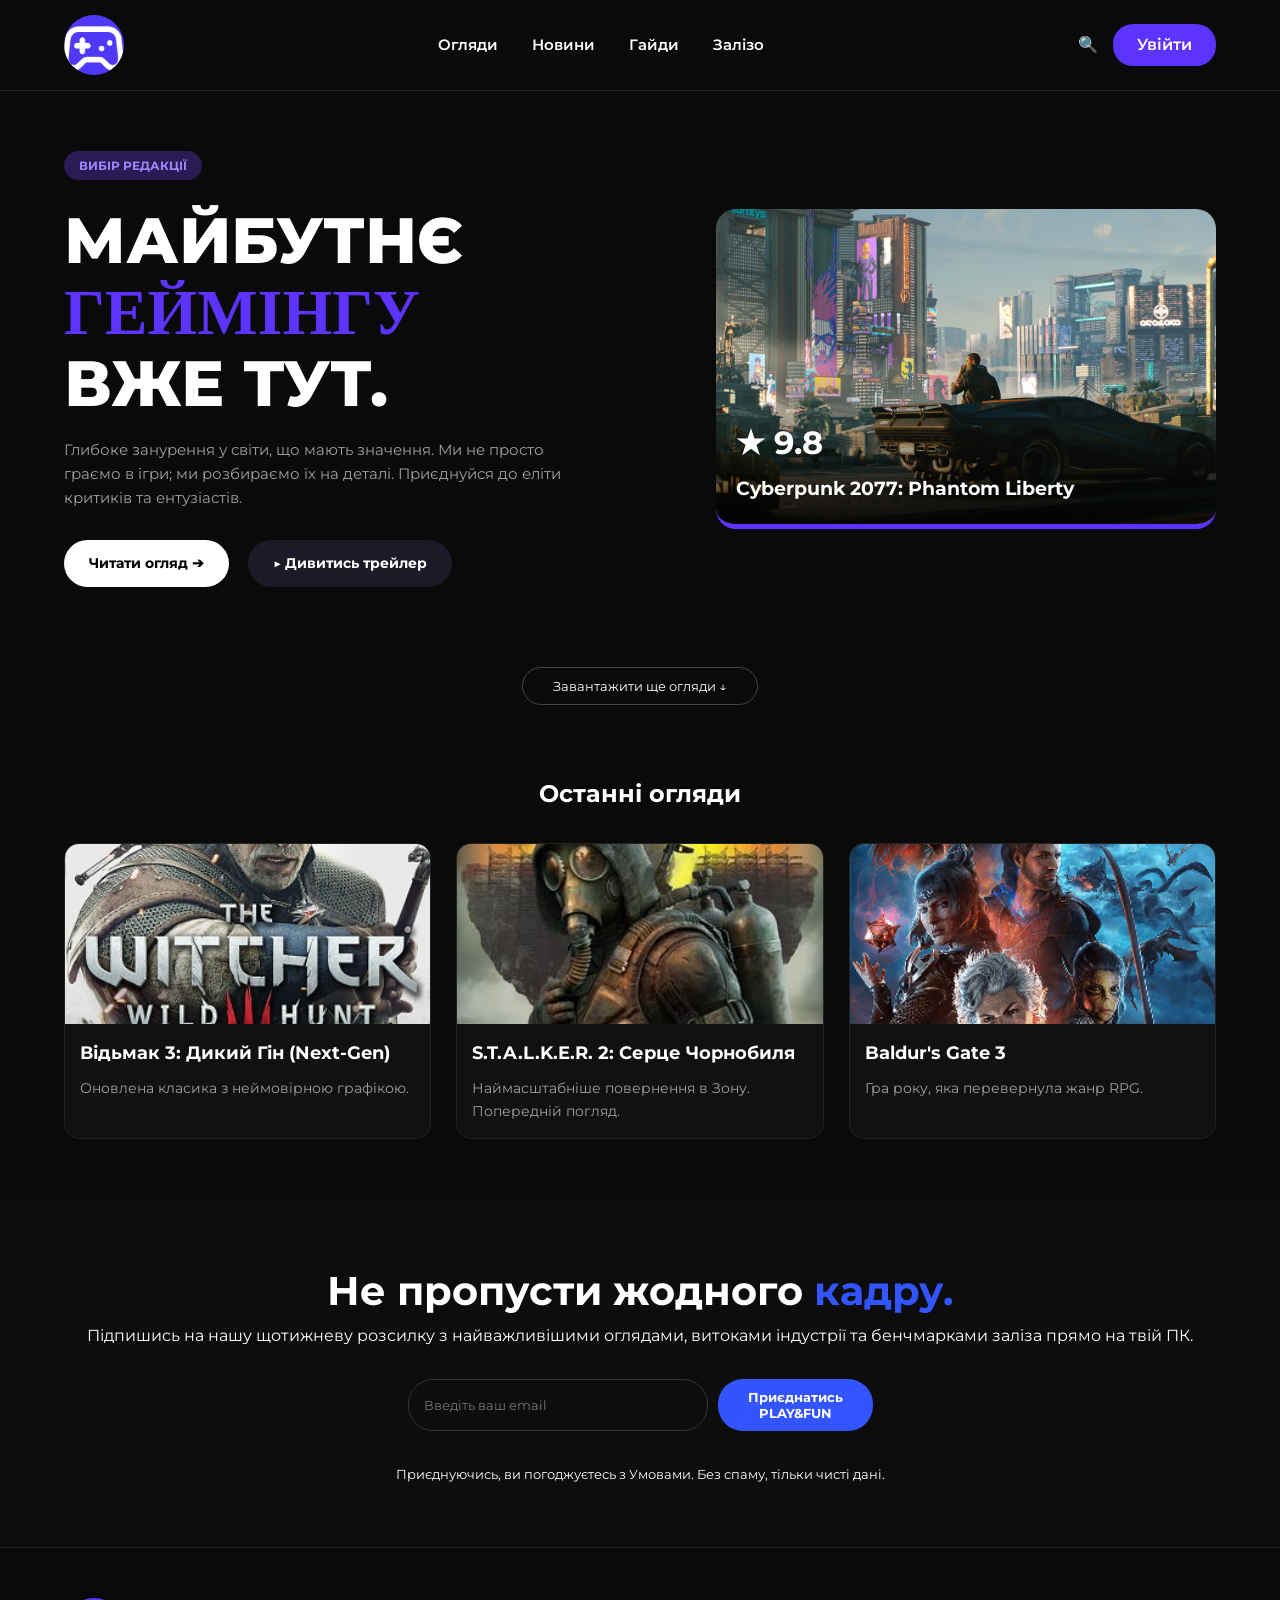
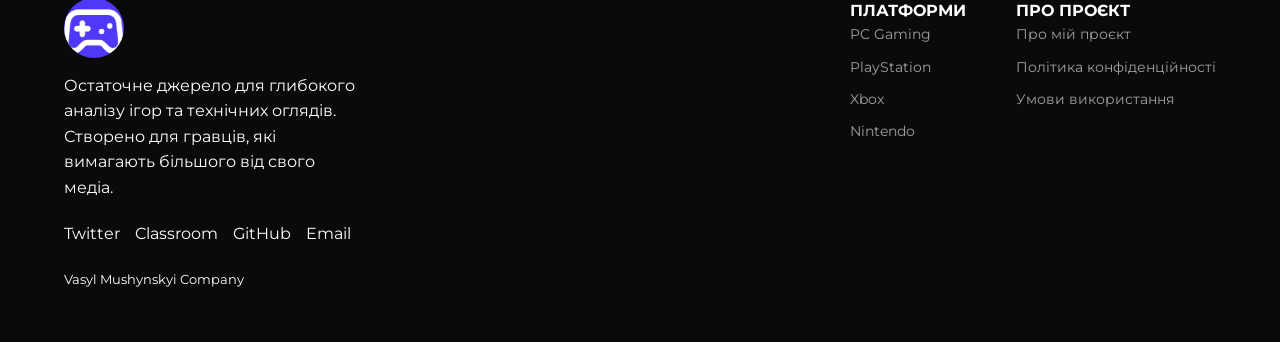
==== index.html @ b8786524 "fix" ====
<!DOCTYPE html>
<html lang="uk">
<head>
    <meta charset="UTF-8">
    <meta name="viewport" content="width=device-width, initial-scale=1.0">
    <title>PLAY & FUN | Головна</title>
    <link rel="stylesheet" href="style.css">
    <link href="https://fonts.googleapis.com/css2?family=Montserrat:wght@400;600;800&display=swap" rel="stylesheet">
</head>
<body>

    <header class="navbar">
        <div class="logo">
            <a href="index.html"><img src="images/logo.png" alt="Play & Fun Logo" class="round-logo"></a>
        </div>
        <nav class="nav-links">
            <a href="reviews.html">Огляди</a>
            <a href="#">Новини</a>
            <a href="#">Гайди</a>
            <a href="#">Залізо</a>
        </nav>
        <div class="nav-actions">
            <span class="search-icon">🔍</span>
            <a href="#" class="btn-primary">Увійти</a>
        </div>
    </header>

    <main>
        <section class="hero">
            <div class="hero-content fade-in">
                <span class="badge">ВИБІР РЕДАКЦІЇ</span>
                <h1>МАЙБУТНЄ<br><span class="highlight">ГЕЙМІНГУ</span> ВЖЕ ТУТ.</h1>
                <p>Глибоке занурення у світи, що мають значення. Ми не просто граємо в ігри; ми розбираємо їх на деталі. Приєднуйся до еліти критиків та ентузіастів.</p>
                <div class="hero-buttons">
                    <a href="reviews.html" class="btn-white">Читати огляд ➔</a>
                    <a href="#" class="btn-dark">▶ Дивитись трейлер</a>
                </div>
            </div>
            
            <div class="hero-image fade-in">
                <div class="main-game-card" style="background-image: url('images/cyberpunk.jpg');">
                    <div class="card-overlay">
                        <div class="rating">★ 9.8</div>
                        <div class="game-title">Cyberpunk 2077: Phantom Liberty</div>
                    </div>
                </div>
            </div>
        </section>

        <div class="scroll-container">
            <button id="scrollBtn" class="btn-outline">Завантажити ще огляди ↓</button>
        </div>

        <section id="more-reviews" class="more-games">
            <h2 class="fade-in">Останні огляди</h2>
            <div class="games-grid">
                
                <div class="latest-review-card fade-in">
                    <div class="img-placeholder" style="background-image: url('images/The_Witcher.jpg');"></div>
                    <div class="latest-review-text">
                        <h3>Відьмак 3: Дикий Гін (Next-Gen)</h3>
                        <p>Оновлена класика з неймовірною графікою.</p>
                    </div>
                </div>
                
                <div class="latest-review-card fade-in">
                    <div class="img-placeholder" style="background-image: url('images/STALKER_2.jpg');"></div>
                    <div class="latest-review-text">
                        <h3>S.T.A.L.K.E.R. 2: Серце Чорнобиля</h3>
                        <p>Наймасштабніше повернення в Зону. Попередній погляд.</p>
                    </div>
                </div>
                
                <div class="latest-review-card fade-in">
                    <div class="img-placeholder" style="background-image: url('images/Baldurs_Gate_III.png');"></div>
                    <div class="latest-review-text">
                        <h3>Baldur's Gate 3</h3>
                        <p>Гра року, яка перевернула жанр RPG.</p>
                    </div>
                </div>

            </div>
        </section>

        <section class="newsletter fade-in">
            <h2>Не пропусти жодного <span class="highlight-blue">кадру.</span></h2>
            <p>Підпишись на нашу щотижневу розсилку з найважливішими оглядами, витоками індустрії та бенчмарками заліза прямо на твій ПК.</p>
            <form class="subscribe-form" onsubmit="event.preventDefault();">
                <input type="email" placeholder="Введіть ваш email" required>
                <button type="submit" class="btn-blue">Приєднатись<br>PLAY&FUN</button>
            </form>
            <small>Приєднуючись, ви погоджуєтесь з Умовами. Без спаму, тільки чисті дані.</small>
        </section>
    </main>

    <footer>
        <div class="footer-content">
            <div class="footer-info">
                <img src="images/logo.png" alt="Play & Fun" class="round-logo" style="margin-bottom: 15px;">
                <p>Остаточне джерело для глибокого аналізу ігор та технічних оглядів. Створено для гравців, які вимагають більшого від свого медіа.</p>
                <div class="social-links">
                    <a href="#">Twitter</a>
                    <a href="https://classroom.google.com/h" target="_blank" title="Мій Classroom">Classroom</a>
                    <a href="https://github.com/vmushynskyi2024-creator" target="_blank">GitHub</a>
                    <a href="#">Email</a>
                </div>
                <small>Vasyl Mushynskyi Company</small>
            </div>
            
            <div class="footer-links">
                <div class="link-column">
                    <h4>ПЛАТФОРМИ</h4>
                    <a href="#">PC Gaming</a>
                    <a href="#">PlayStation</a>
                    <a href="#">Xbox</a>
                    <a href="#">Nintendo</a>
                </div>
                <div class="link-column">
                    <h4>ПРО ПРОЄКТ</h4>
                    <a href="about.html">Про мій проєкт</a>
                    <a href="#">Політика конфіденційності</a>
                    <a href="#">Умови використання</a>
                </div>
            </div>
        </div>
    </footer>

    <script src="script.js"></script>
</body>
</html>
---- style.css ----
/* Базові налаштування */
* {
    margin: 0;
    padding: 0;
    box-sizing: border-box;
    font-family: 'Montserrat', sans-serif;
}

:root {
    --bg-dark: #0a0a0a;
    --text-main: #ffffff;
    --text-muted: #a0a0a0;
    --primary-purple: #5c33ff;
    --accent-blue: #3355ff;
    --btn-dark: #1a1b26;
}

body {
    background-color: var(--bg-dark);
    color: var(--text-main);
    line-height: 1.6;
    overflow-x: hidden;
}

a {
    text-decoration: none;
    color: inherit;
}

.round-logo {
    width: 60px;
    height: 60px;
    border-radius: 50%;
    object-fit: cover;
    display: block;
}

/* Шапка сайту */
.navbar {
    display: flex;
    justify-content: space-between;
    align-items: center;
    padding: 15px 5%;
    border-bottom: 1px solid #222;
}

.nav-links a {
    margin: 0 15px;
    font-size: 15px;
    font-weight: 600;
    transition: color 0.3s;
}

.nav-links a:hover {
    color: var(--primary-purple);
}

.nav-actions {
    display: flex;
    align-items: center;
    gap: 15px;
}

.btn-primary {
    background-color: var(--primary-purple);
    padding: 8px 24px;
    border-radius: 20px;
    font-weight: 600;
}

/* Головний блок (Hero) */
.hero {
    display: flex;
    justify-content: space-between;
    align-items: center;
    padding: 60px 5%;
    min-height: 60vh;
}

.hero-content {
    flex: 1;
    max-width: 500px;
}

.badge {
    background-color: #2a1b54;
    color: #a385ff;
    padding: 5px 15px;
    border-radius: 15px;
    font-size: 12px;
    font-weight: bold;
    display: inline-block;
    margin-bottom: 15px;
}

.hero h1 {
    font-size: 4rem;
    font-weight: 800;
    margin: 10px 0 20px 0;
    line-height: 1.1;
}

.highlight {
    color: var(--primary-purple);
    font-family: cursive;
}

.hero p {
    color: var(--text-muted);
    margin-bottom: 30px;
    font-size: 15px;
}

.hero-buttons a {
    display: inline-block;
    padding: 12px 25px;
    border-radius: 30px;
    font-weight: bold;
    margin-right: 15px;
    font-size: 14px;
}

.btn-white {
    background-color: #fff;
    color: #000;
}

.btn-dark {
    background-color: var(--btn-dark);
    color: #fff;
}

.hero-image {
    flex: 1;
    display: flex;
    justify-content: flex-end;
}

.main-game-card {
    width: 100%;
    max-width: 500px;
    height: 320px;
    background-color: #222; /* Фоновий колір, якщо картинка не завантажиться */
    background-position: center;
    background-size: cover;
    background-repeat: no-repeat;
    border-radius: 20px;
    position: relative;
    border-bottom: 5px solid var(--primary-purple);
    overflow: hidden;
}

.card-overlay {
    position: absolute;
    bottom: 0;
    width: 100%;
    padding: 20px;
    background: linear-gradient(to top, rgba(0,0,0,0.9), transparent);
}

.rating {
    font-size: 2rem;
    font-weight: bold;
    margin-bottom: 5px;
}

.game-title {
    font-weight: bold;
    font-size: 1.2rem;
}

.scroll-container {
    text-align: center;
    margin: 20px 0 50px 0;
}

.btn-outline {
    background: transparent;
    border: 1px solid #444;
    color: #fff;
    padding: 10px 30px;
    border-radius: 20px;
    cursor: pointer;
    transition: 0.3s;
}

.btn-outline:hover {
    background: #222;
}

/* Останні огляди на головній */
.more-games {
    padding: 20px 5% 60px;
}

.more-games h2 {
    margin-bottom: 30px;
    text-align: center;
}

.games-grid {
    display: grid;
    grid-template-columns: repeat(auto-fit, minmax(280px, 1fr));
    gap: 25px;
}

.latest-review-card {
    background: #111;
    border-radius: 15px;
    overflow: hidden;
    border: 1px solid #222;
}

.img-placeholder {
    width: 100%;
    height: 180px;
    background-color: #222; /* Якщо немає картинки */
    background-size: cover;
    background-position: center;
}

.latest-review-text {
    padding: 15px;
}

.latest-review-text h3 {
    font-size: 1.1rem;
    margin-bottom: 10px;
}

.latest-review-text p {
    font-size: 0.9rem;
    color: var(--text-muted);
}

/* Сторінка Оглядів (reviews.html) */
.page-content {
    padding: 50px 5%;
}

.page-content h1 {
    margin-bottom: 40px;
}

.review-cards-grid {
    display: grid;
    grid-template-columns: repeat(auto-fit, minmax(320px, 1fr));
    gap: 30px;
}

.full-review-card {
    position: relative;
    height: 350px;
    background-color: #222;
    border-radius: 20px;
    background-size: cover;
    background-position: center;
    background-repeat: no-repeat;
    overflow: hidden;
    border-bottom: 4px solid var(--primary-purple);
    transition: transform 0.3s;
}

.full-review-card:hover {
    transform: translateY(-5px);
}

.card-gradient-overlay {
    position: absolute;
    bottom: 0;
    left: 0;
    width: 100%;
    padding: 25px 20px;
    background: linear-gradient(to top, rgba(0,0,0,0.95) 0%, rgba(0,0,0,0.7) 60%, transparent 100%);
}

.card-gradient-overlay .card-rating {
    font-size: 1.8rem;
    font-weight: 800;
    margin-bottom: 5px;
}

.card-gradient-overlay .card-title {
    font-size: 1.4rem;
    margin-bottom: 8px;
    line-height: 1.2;
}

.card-gradient-overlay .card-desc {
    font-size: 0.9rem;
    color: #ddd;
    line-height: 1.4;
}

/* === сторінка "Про проєкт" (about.html) === */
.project-info-container {
    display: flex;
    gap: 40px;
    max-width: 1100px;
    margin: 0 auto;
    padding: 20px 0 60px 0;
}

/* Ліва колонка */
.student-profile {
    flex: 1;
    min-width: 300px;
    background: #111;
    border: 1px solid #333;
    border-radius: 20px;
    padding: 40px 30px;
    text-align: center;
    height: fit-content;
}

.profile-pic {
    width: 150px;
    height: 150px;
    margin: 0 auto 20px auto;
    border-radius: 20px;
    overflow: hidden;
    border: 3px solid var(--primary-purple);
    background-color: #222;
}

.profile-pic img {
    width: 100%;
    height: 100%;
    object-fit: cover;
}

.student-profile h2 {
    font-size: 1.5rem;
    margin-bottom: 5px;
}

.role {
    color: var(--primary-purple);
    font-weight: 600;
    margin-bottom: 20px;
}

.student-details {
    text-align: left;
    background: #1a1a1a;
    padding: 20px;
    border-radius: 10px;
    margin-bottom: 25px;
}

.student-details p {
    margin-bottom: 10px;
    font-size: 0.9rem;
    color: #ddd;
}

.student-details p:last-child {
    margin-bottom: 0;
}

.github-btn {
    display: inline-block;
    width: 100%;
    padding: 12px 0;
}

/* Права колонка */
.project-details {
    flex: 2;
}

.project-details h1 {
    font-size: 2.5rem;
    margin-bottom: 40px;
    border-bottom: 2px solid #222;
    padding-bottom: 15px;
}

.info-block {
    margin-bottom: 35px;
}

.info-block h3 {
    font-size: 1.2rem;
    color: var(--text-muted);
    margin-bottom: 10px;
    text-transform: uppercase;
    letter-spacing: 1px;
}

.highlight-text {
    font-size: 1.3rem;
    font-weight: bold;
    color: var(--accent-blue);
}

.info-block p {
    color: #ddd;
    line-height: 1.8;
}

.tech-stack {
    list-style: none;
}

.tech-stack li {
    background: #111;
    border-left: 4px solid var(--primary-purple);
    padding: 15px 20px;
    margin-bottom: 15px;
    border-radius: 0 10px 10px 0;
    color: #ddd;
    line-height: 1.6;
}

.tech-title {
    font-weight: bold;
    color: #fff;
    display: block;
    margin-bottom: 5px;
    font-size: 1.1rem;
}

/* Додаткова адаптація для About сторінки */
@media (max-width: 900px) {
    .project-info-container {
        flex-direction: column;
    }
    
    .student-profile {
        min-width: 100%;
    }
}
/* Розсилка */
.newsletter {
    text-align: center;
    padding: 60px 5%;
    background: #0d0d0d;
}

.newsletter h2 {
    font-size: 2.5rem;
}

.highlight-blue {
    color: var(--accent-blue);
}

.subscribe-form {
    margin: 30px auto;
    max-width: 500px;
    display: flex;
    gap: 10px;
    justify-content: center;
}

.subscribe-form input {
    padding: 15px;
    border-radius: 25px;
    border: 1px solid #333;
    background: transparent;
    color: #fff;
    width: 60%;
}

.btn-blue {
    background-color: var(--accent-blue);
    color: #fff;
    border: none;
    padding: 10px 30px;
    border-radius: 25px;
    cursor: pointer;
    font-weight: bold;
}

/* Підвал */
footer {
    border-top: 1px solid #222;
    padding: 50px 5%;
}

.footer-content {
    display: flex;
    justify-content: space-between;
    flex-wrap: wrap;
    gap: 40px;
}

.footer-info {
    max-width: 300px;
}

.social-links {
    margin: 20px 0;
    display: flex;
    gap: 15px;
    flex-wrap: wrap;
}

.footer-links {
    display: flex;
    gap: 50px;
}

.link-column a {
    display: block;
    color: var(--text-muted);
    margin-bottom: 10px;
    font-size: 14px;
}

/* Анімації JS */
.fade-in {
    opacity: 0;
    transform: translateY(30px);
    transition: opacity 0.8s ease, transform 0.8s ease;
}

.fade-in.visible {
    opacity: 1;
    transform: translateY(0);
}

/* АДАПТАЦІЯ ПІД МОБІЛКИ */
@media (max-width: 768px) {
    .hero {
        flex-direction: column;
        text-align: center;
        padding: 40px 5%;
    }

    .hero h1 {
        font-size: 2.5rem;
    }

    .hero-buttons {
        display: flex;
        flex-direction: column;
        gap: 15px;
    }

    .hero-buttons a {
        margin-right: 0;
    }

    .main-game-card {
        margin-top: 40px;
        height: 250px;
    }

    .nav-links {
        display: none;
    }

    .subscribe-form {
        flex-direction: column;
    }

    .subscribe-form input, .btn-blue {
        width: 100%;
        border-radius: 30px;
    }

    .footer-content {
        flex-direction: column;
        text-align: center;
    }

    .footer-info {
        max-width: 100%;
        display: flex;
        flex-direction: column;
        align-items: center;
    }
    
    .social-links {
        justify-content: center;
    }

    .footer-links {
        flex-direction: column;
        gap: 20px;
    }
    
    .about-card {
        padding: 30px 20px;
    }
}
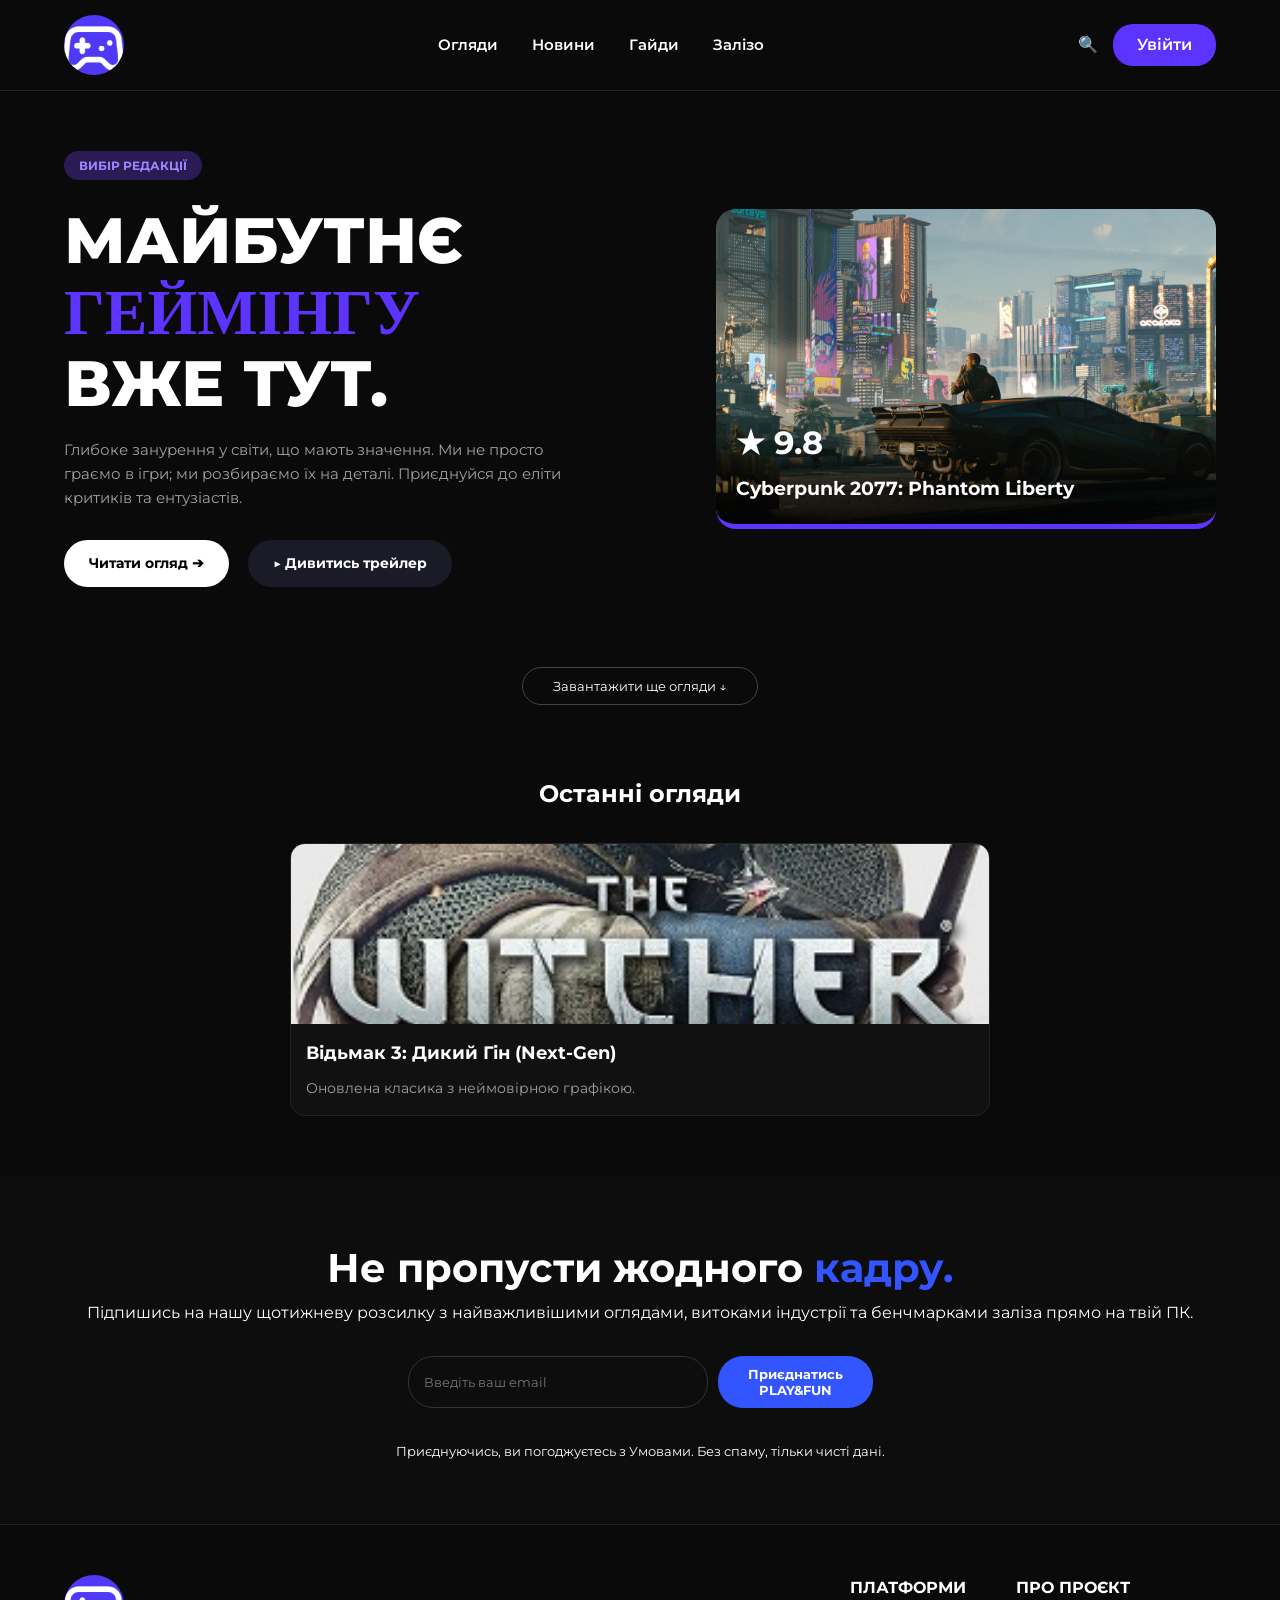
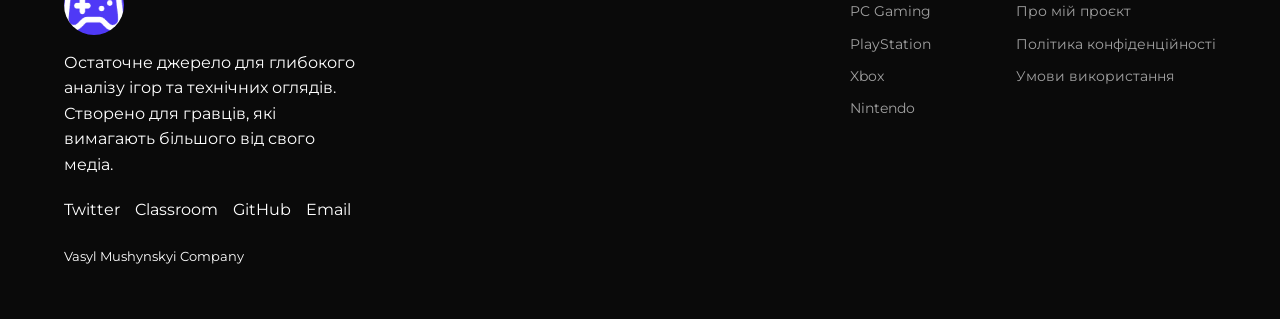
==== commit 4af60512: "fix (14.05.2026)" ====
--- a/index.html
+++ b/index.html
@@ -47,38 +47,44 @@
             </div>
         </section>
 
-        <div class="scroll-container">
+      <div class="scroll-container">
             <button id="scrollBtn" class="btn-outline">Завантажити ще огляди ↓</button>
         </div>
 
         <section id="more-reviews" class="more-games">
             <h2 class="fade-in">Останні огляди</h2>
-            <div class="games-grid">
-                
-                <div class="latest-review-card fade-in">
-                    <div class="img-placeholder" style="background-image: url('images/The_Witcher.jpg');"></div>
-                    <div class="latest-review-text">
-                        <h3>Відьмак 3: Дикий Гін (Next-Gen)</h3>
-                        <p>Оновлена класика з неймовірною графікою.</p>
+            
+            <div class="latest-carousel-wrapper fade-in">
+                <div class="latest-carousel-track" id="latestCarouselTrack">
+                    
+                    <div class="latest-review-card">
+                        <div class="img-placeholder" style="background-image: url('images/The_Witcher.jpg');"></div>
+                        <div class="latest-review-text">
+                            <h3>Відьмак 3: Дикий Гін (Next-Gen)</h3>
+                            <p>Оновлена класика з неймовірною графікою.</p>
+                        </div>
                     </div>
-                </div>
-                
-                <div class="latest-review-card fade-in">
-                    <div class="img-placeholder" style="background-image: url('images/STALKER_2.jpg');"></div>
-                    <div class="latest-review-text">
-                        <h3>S.T.A.L.K.E.R. 2: Серце Чорнобиля</h3>
-                        <p>Наймасштабніше повернення в Зону. Попередній погляд.</p>
+                    
+                    <div class="latest-review-card">
+                        <div class="img-placeholder" style="background-image: url('images/STALKER_2.jpg');"></div>
+                        <div class="latest-review-text">
+                            <h3>S.T.A.L.K.E.R. 2: Серце Чорнобиля</h3>
+                            <p>Наймасштабніше повернення в Зону. Попередній погляд.</p>
+                        </div>
                     </div>
-                </div>
-                
-                <div class="latest-review-card fade-in">
-                    <div class="img-placeholder" style="background-image: url('images/Baldurs_Gate_III.png');"></div>
-                    <div class="latest-review-text">
-                        <h3>Baldur's Gate 3</h3>
-                        <p>Гра року, яка перевернула жанр RPG.</p>
+                    
+                    <div class="latest-review-card">
+                        <div class="img-placeholder" style="background-image: url('images/Baldurs_Gate_III.png');"></div>
+                        <div class="latest-review-text">
+                            <h3>Baldur's Gate 3</h3>
+                            <p>Гра року, яка перевернула жанр RPG.</p>
+                        </div>
                     </div>
+
                 </div>
 
+                <div class="carousel-click-zone zone-left" id="zoneLeft"></div>
+                <div class="carousel-click-zone zone-right" id="zoneRight"></div>
             </div>
         </section>
 
--- a/style.css
+++ b/style.css
@@ -197,6 +197,44 @@
     margin-bottom: 30px;
     text-align: center;
 }
+.latest-carousel-wrapper {
+    position: relative;
+    width: 100%;
+    max-width: 700px;
+    margin: 0 auto;
+    overflow: hidden;
+    border-radius: 12px;
+}
+
+.latest-carousel-track {
+    display: flex;
+    flex-wrap: nowrap;
+    width: 100%;
+    transition: transform 0.5s ease-in-out;
+}
+
+.latest-carousel-track .latest-review-card {
+    min-width: 100%;
+    margin: 0;
+    box-sizing: border-box;
+}
+
+.carousel-click-zone {
+    position: absolute;
+    top: 0;
+    bottom: 0;
+    width: 50%;
+    z-index: 10;
+    cursor: pointer;
+}
+
+.zone-left {
+    left: 0;
+}
+
+.zone-right {
+    right: 0;
+}
 
 .games-grid {
     display: grid;
@@ -232,6 +270,33 @@
     font-size: 0.9rem;
     color: var(--text-muted);
 }
+    .slider {
+    position: relative;
+    overflow: hidden;
+    max-width: 400px;
+    margin: 0 auto;
+    }
+    .slide {
+    display: none;
+    text-align: center;
+    }
+    .slide.active {
+    display: block;
+    }
+    .slider-controls {
+    text-align: center;
+    margin-top: 15px;
+    }
+    .slider-controls button {
+    background: var(--btn-dark);
+    color: #fff;
+    border: none;
+    padding: 8px 15px;
+    margin: 0 5px;
+    cursor: pointer;
+    border-radius: 5px;
+    }
+
 
 /* Сторінка Оглядів (reviews.html) */
 .page-content {
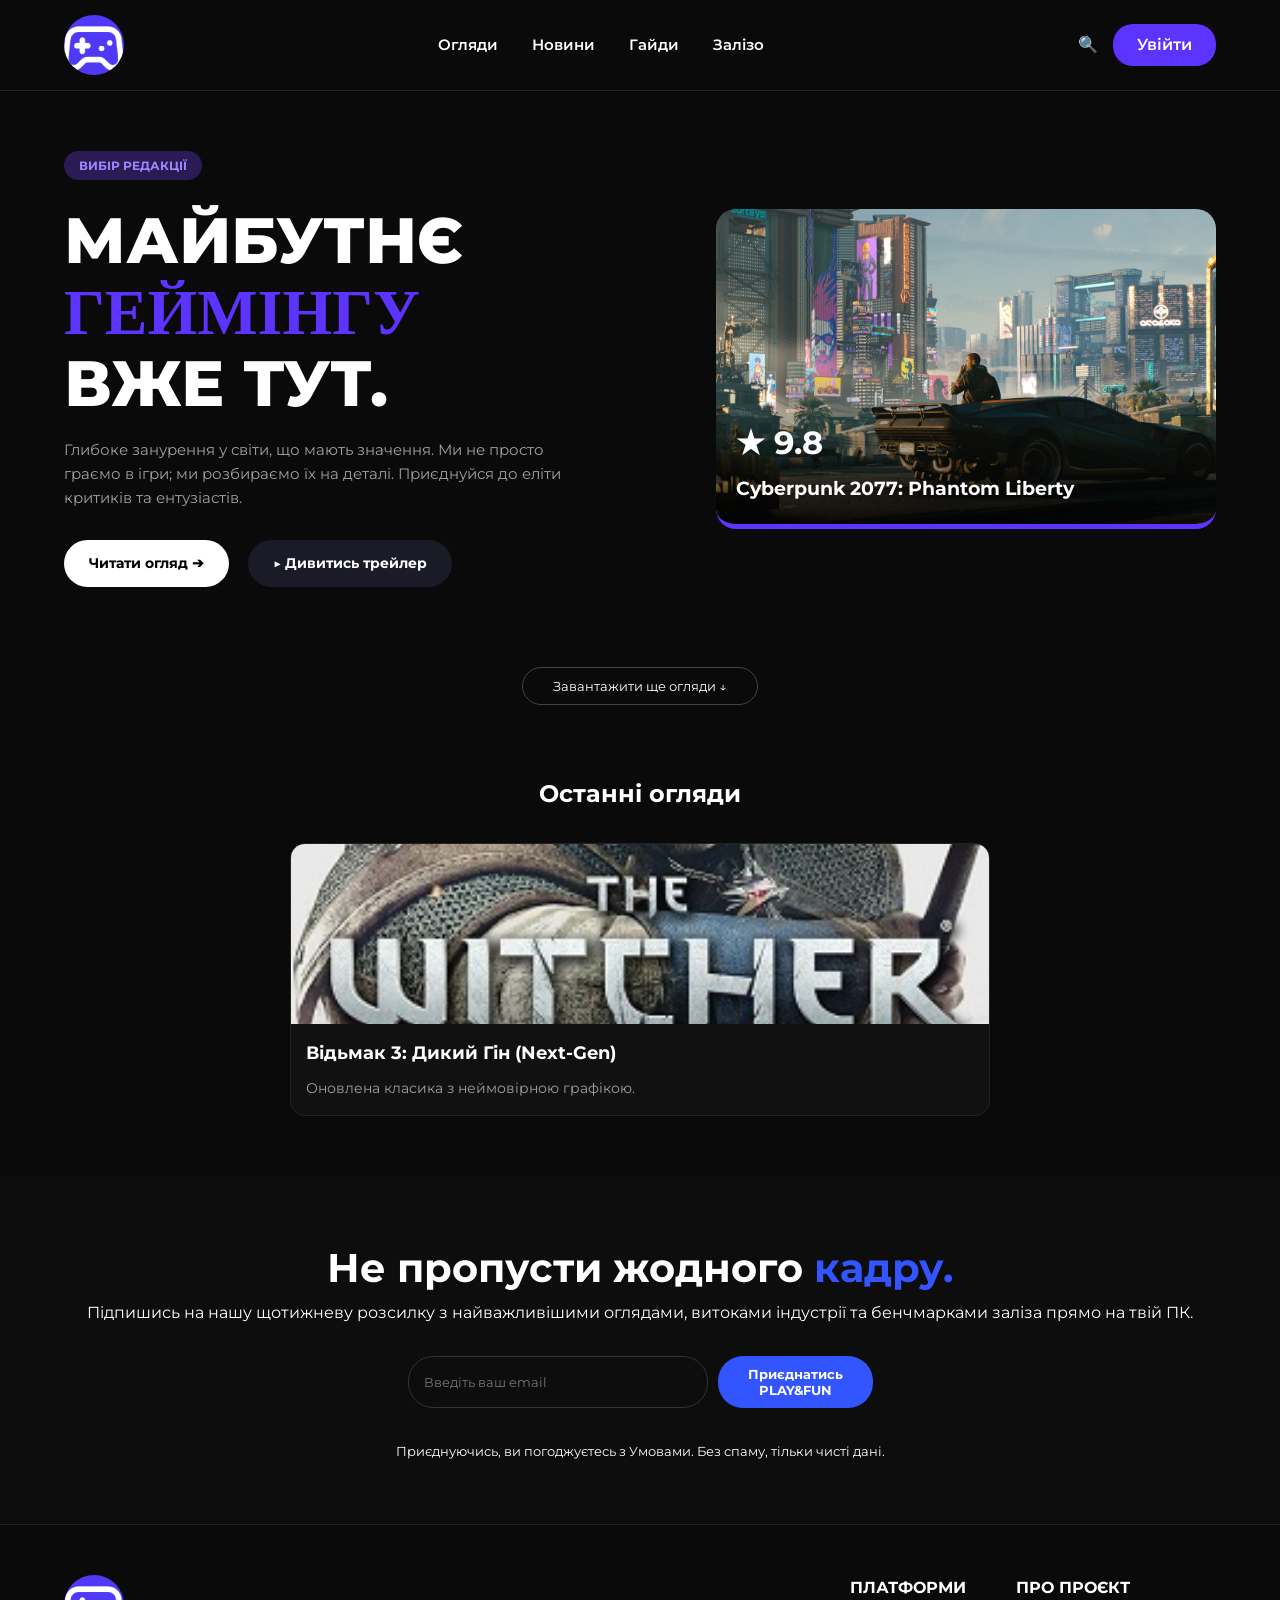
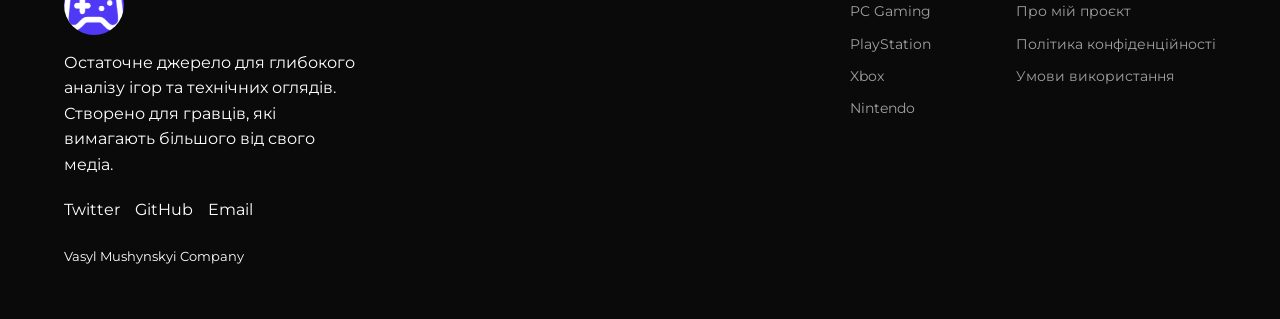
==== commit 0bc78e98: "fixxx" ====
--- a/index.html
+++ b/index.html
@@ -106,7 +106,6 @@
                 <p>Остаточне джерело для глибокого аналізу ігор та технічних оглядів. Створено для гравців, які вимагають більшого від свого медіа.</p>
                 <div class="social-links">
                     <a href="#">Twitter</a>
-                    <a href="https://classroom.google.com/h" target="_blank" title="Мій Classroom">Classroom</a>
                     <a href="https://github.com/vmushynskyi2024-creator" target="_blank">GitHub</a>
                     <a href="#">Email</a>
                 </div>
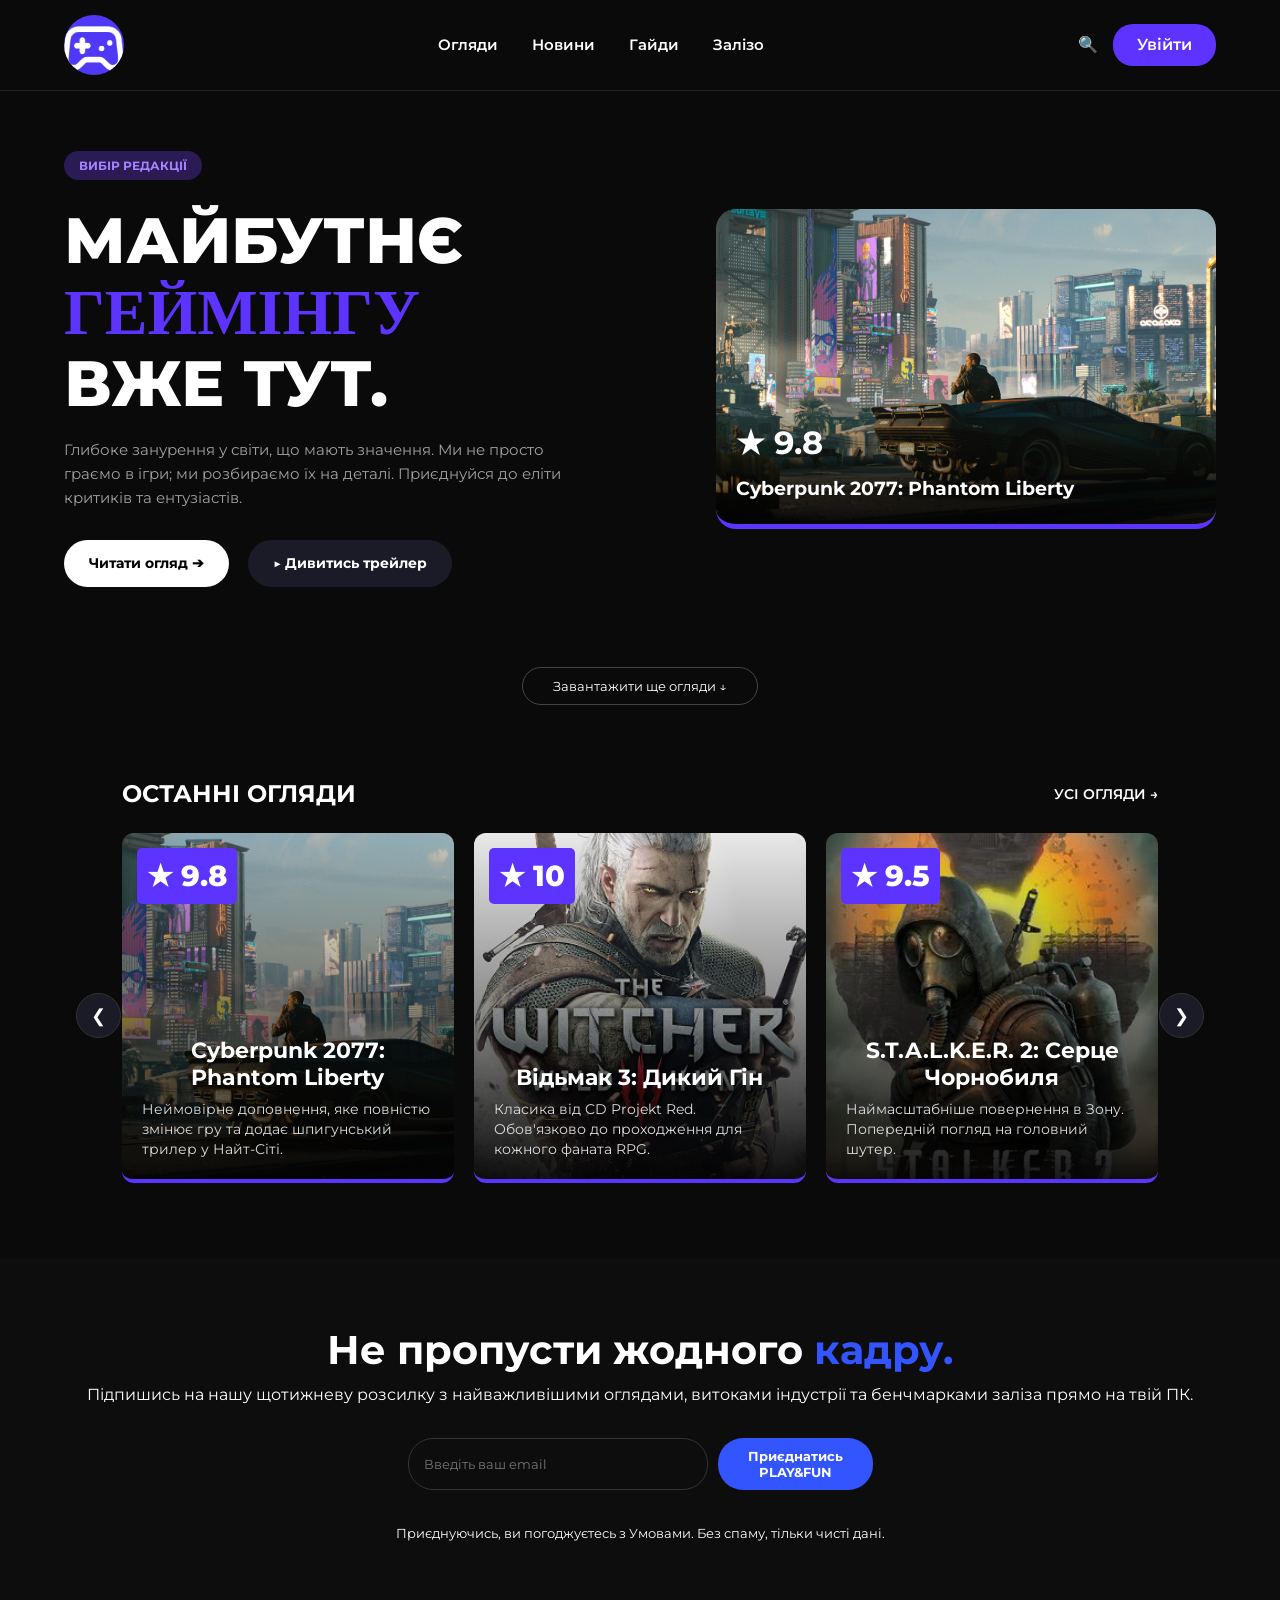
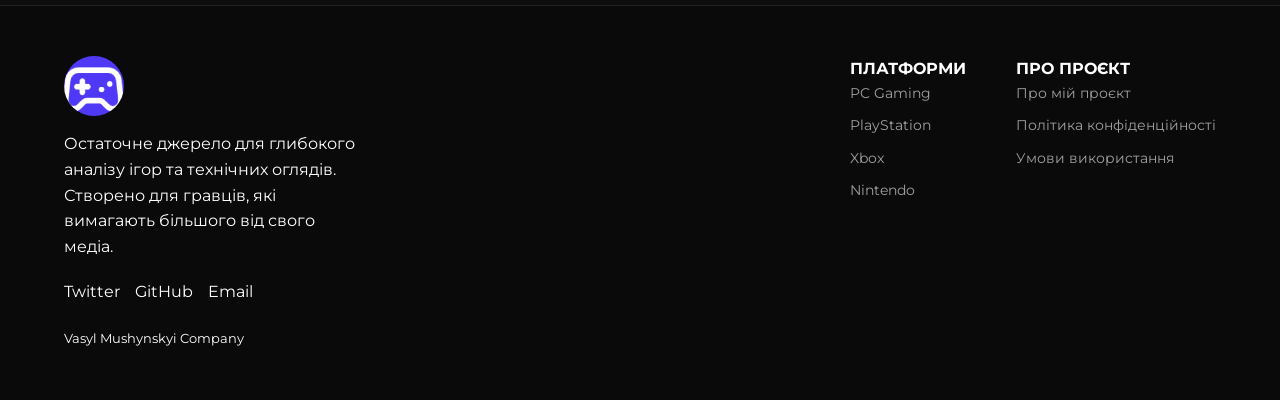
==== commit d6ba9bf5: "fix 19.05.2026" ====
--- a/index.html
+++ b/index.html
@@ -23,6 +23,7 @@
             <span class="search-icon">🔍</span>
             <a href="#" class="btn-primary">Увійти</a>
         </div>
+        <div class="mobile-menu-toggle" id="mobileToggle"></div>
     </header>
 
     <main>
@@ -51,42 +52,52 @@
             <button id="scrollBtn" class="btn-outline">Завантажити ще огляди ↓</button>
         </div>
 
-        <section id="more-reviews" class="more-games">
-            <h2 class="fade-in">Останні огляди</h2>
+       <section id="more-reviews" class="more-games">
+    <div class="section-header fade-in">
+        <h2>ОСТАННІ ОГЛЯДИ</h2>
+        <a href="reviews.html" class="view-all-link">УСІ ОГЛЯДИ &rarr;</a>
+    </div>
+    
+    <div class="carousel-wrapper fade-in">
+        <button class="carousel-btn left-btn" id="scrollLeftBtn">&#10094;</button>
+        
+        <div class="carousel-track" id="reviewsTrack">
+            <div class="full-review-card" style="background-image: url('images/cyberpunk.jpg');">
+                <div class="card-gradient-overlay">
+                    <div class="card-rating">★ 9.8</div>
+                    <h2 class="card-title">Cyberpunk 2077: Phantom Liberty</h2>
+                    <p class="card-desc">Неймовірне доповнення, яке повністю змінює гру та додає шпигунський трилер у Найт-Сіті.</p>
+                </div>
+            </div>
             
-            <div class="latest-carousel-wrapper fade-in">
-                <div class="latest-carousel-track" id="latestCarouselTrack">
-                    
-                    <div class="latest-review-card">
-                        <div class="img-placeholder" style="background-image: url('images/The_Witcher.jpg');"></div>
-                        <div class="latest-review-text">
-                            <h3>Відьмак 3: Дикий Гін (Next-Gen)</h3>
-                            <p>Оновлена класика з неймовірною графікою.</p>
-                        </div>
-                    </div>
-                    
-                    <div class="latest-review-card">
-                        <div class="img-placeholder" style="background-image: url('images/STALKER_2.jpg');"></div>
-                        <div class="latest-review-text">
-                            <h3>S.T.A.L.K.E.R. 2: Серце Чорнобиля</h3>
-                            <p>Наймасштабніше повернення в Зону. Попередній погляд.</p>
-                        </div>
-                    </div>
-                    
-                    <div class="latest-review-card">
-                        <div class="img-placeholder" style="background-image: url('images/Baldurs_Gate_III.png');"></div>
-                        <div class="latest-review-text">
-                            <h3>Baldur's Gate 3</h3>
-                            <p>Гра року, яка перевернула жанр RPG.</p>
-                        </div>
-                    </div>
+            <div class="full-review-card" style="background-image: url('images/The_Witcher.jpg');">
+                <div class="card-gradient-overlay">
+                    <div class="card-rating">★ 10</div>
+                    <h2 class="card-title">Відьмак 3: Дикий Гін</h2>
+                    <p class="card-desc">Класика від CD Projekt Red. Обов'язково до проходження для кожного фаната RPG.</p>
+                </div>
+            </div>
+            
+            <div class="full-review-card" style="background-image: url('images/STALKER_2.jpg');">
+                <div class="card-gradient-overlay">
+                    <div class="card-rating">★ 9.5</div>
+                    <h2 class="card-title">S.T.A.L.K.E.R. 2: Серце Чорнобиля</h2>
+                    <p class="card-desc">Наймасштабніше повернення в Зону. Попередній погляд на головний шутер.</p>
+                </div>
+            </div>
+            
+            <div class="full-review-card" style="background-image: url('images/Baldurs_Gate_III.png');">
+                <div class="card-gradient-overlay">
+                    <div class="card-rating">★ 9.9</div>
+                    <h2 class="card-title">Baldur's Gate 3</h2>
+                    <p class="card-desc">Гра року, яка перевернула жанр RPG і встановила нові стандарти для індустрії.</p>
+                </div>
+            </div>
+        </div>
 
-                </div>
-
-                <div class="carousel-click-zone zone-left" id="zoneLeft"></div>
-                <div class="carousel-click-zone zone-right" id="zoneRight"></div>
-            </div>
-        </section>
+        <button class="carousel-btn right-btn" id="scrollRightBtn">&#10095;</button>
+    </div>
+</section>
 
         <section class="newsletter fade-in">
             <h2>Не пропусти жодного <span class="highlight-blue">кадру.</span></h2>
--- a/style.css
+++ b/style.css
@@ -585,6 +585,147 @@
     opacity: 1;
     transform: translateY(0);
 }
+/* --- Шапка секції (Заголовок + Посилання) --- */
+.section-header {
+    display: flex;
+    justify-content: space-between;
+    align-items: center;
+    margin-bottom: 20px;
+    padding: 0 5%;
+}
+
+.section-header h2 {
+    font-size: 24px;
+    margin: 0;
+}
+
+.view-all-link {
+    color: var(--text-main);
+    font-weight: 600;
+    font-size: 14px;
+    text-transform: uppercase;
+    transition: color 0.3s ease;
+}
+
+.view-all-link:hover {
+    color: var(--primary-purple);
+}
+
+/* --- Обгортка каруселі --- */
+.carousel-wrapper {
+    position: relative;
+    display: flex;
+    align-items: center;
+    padding: 0 5%;
+}
+
+/* --- Трек для скролу --- */
+.carousel-track {
+    display: flex;
+    gap: 20px;
+    overflow-x: auto;
+    scroll-behavior: smooth;
+    scroll-snap-type: x mandatory;
+    scrollbar-width: none; 
+    -ms-overflow-style: none; 
+    padding-bottom: 15px; 
+    width: 100%;
+}
+
+.carousel-track::-webkit-scrollbar {
+    display: none; 
+}
+
+/* --- Налаштування карток всередині каруселі --- */
+.carousel-track .full-review-card {
+    flex: 0 0 calc(33.333% - 13.4px); 
+    scroll-snap-align: start;
+    height: 350px;
+    border-radius: 12px;
+    position: relative;
+    background-size: cover;
+    background-position: center;
+    overflow: hidden;
+}
+
+/* Якщо цих стилів ще немає в style.css глобально: */
+.card-gradient-overlay {
+    position: absolute;
+    bottom: 0;
+    left: 0;
+    width: 100%;
+    height: 100%;
+    background: linear-gradient(to top, rgba(0,0,0,0.9) 0%, rgba(0,0,0,0.4) 50%, transparent 100%);
+    padding: 20px;
+    display: flex;
+    flex-direction: column;
+    justify-content: flex-end;
+}
+
+.card-rating {
+    position: absolute;
+    top: 15px;
+    left: 15px;
+    background: var(--primary-purple);
+    color: #ffffff;
+    padding: 5px 10px;
+    font-weight: 800;
+    border-radius: 5px;
+    font-size: 14px;
+}
+
+.card-title {
+    font-size: 18px;
+    margin-bottom: 5px;
+}
+
+.card-desc {
+    font-size: 12px;
+    color: var(--text-muted);
+}
+
+/* --- Кнопки скролу --- */
+.carousel-btn {
+    background-color: var(--btn-dark);
+    color: var(--text-main);
+    border: 1px solid #333;
+    border-radius: 50%;
+    width: 45px;
+    height: 45px;
+    display: flex;
+    justify-content: center;
+    align-items: center;
+    cursor: pointer;
+    position: absolute;
+    z-index: 10;
+    transition: all 0.3s ease;
+    font-size: 18px;
+}
+
+.carousel-btn:hover {
+    background-color: var(--primary-purple);
+    border-color: var(--primary-purple);
+}
+
+/* Позиціонування кнопок по краях */
+.left-btn { left: 1%; }
+.right-btn { right: 1%; }
+
+/* --- Адаптивність --- */
+@media (max-width: 992px) {
+    .carousel-track .full-review-card {
+        flex: 0 0 calc(50% - 10px); /* 2 картки на планшеті */
+    }
+}
+
+@media (max-width: 600px) {
+    .carousel-track .full-review-card {
+        flex: 0 0 100%; /* 1 картка на телефоні */
+    }
+    .left-btn, .right-btn {
+        display: none; /* На телефоні зручніше гортати пальцем (свайпом) */
+    }
+}
 
 /* АДАПТАЦІЯ ПІД МОБІЛКИ */
 @media (max-width: 768px) {
@@ -650,4 +791,66 @@
     .about-card {
         padding: 30px 20px;
     }
-}+}
+
+.navbar {
+    position: relative;
+}
+
+.mobile-menu-toggle {
+    display: none;
+    position: absolute;
+    bottom: -15px;
+    left: 50%;
+    transform: translateX(-50%);
+    width: 30px;
+    height: 30px;
+    background-color: var(--bg-dark);
+    border: 1px solid #333;
+    border-radius: 50%;
+    cursor: pointer;
+    z-index: 100;
+}
+
+.mobile-menu-toggle::after {
+    content: '';
+    position: absolute;
+    top: 8px;
+    left: 10px;
+    width: 8px;
+    height: 8px;
+    border-right: 2px solid var(--text-main);
+    border-bottom: 2px solid var(--text-main);
+    transform: rotate(45deg);
+    transition: transform 0.3s ease;
+}
+
+.navbar.active .mobile-menu-toggle::after {
+    transform: rotate(-135deg);
+    top: 12px;
+}
+
+@media (max-width: 768px) {
+    .navbar {
+        flex-direction: column;
+        padding-bottom: 20px;
+    }
+    
+    .mobile-menu-toggle {
+        display: block;
+    }
+    
+    .nav-links, .nav-actions {
+        display: none;
+        flex-direction: column;
+        width: 100%;
+        text-align: center;
+        gap: 15px;
+        margin-top: 15px;
+    }
+    
+    .navbar.active .nav-links,
+    .navbar.active .nav-actions {
+        display: flex;
+    }
+}
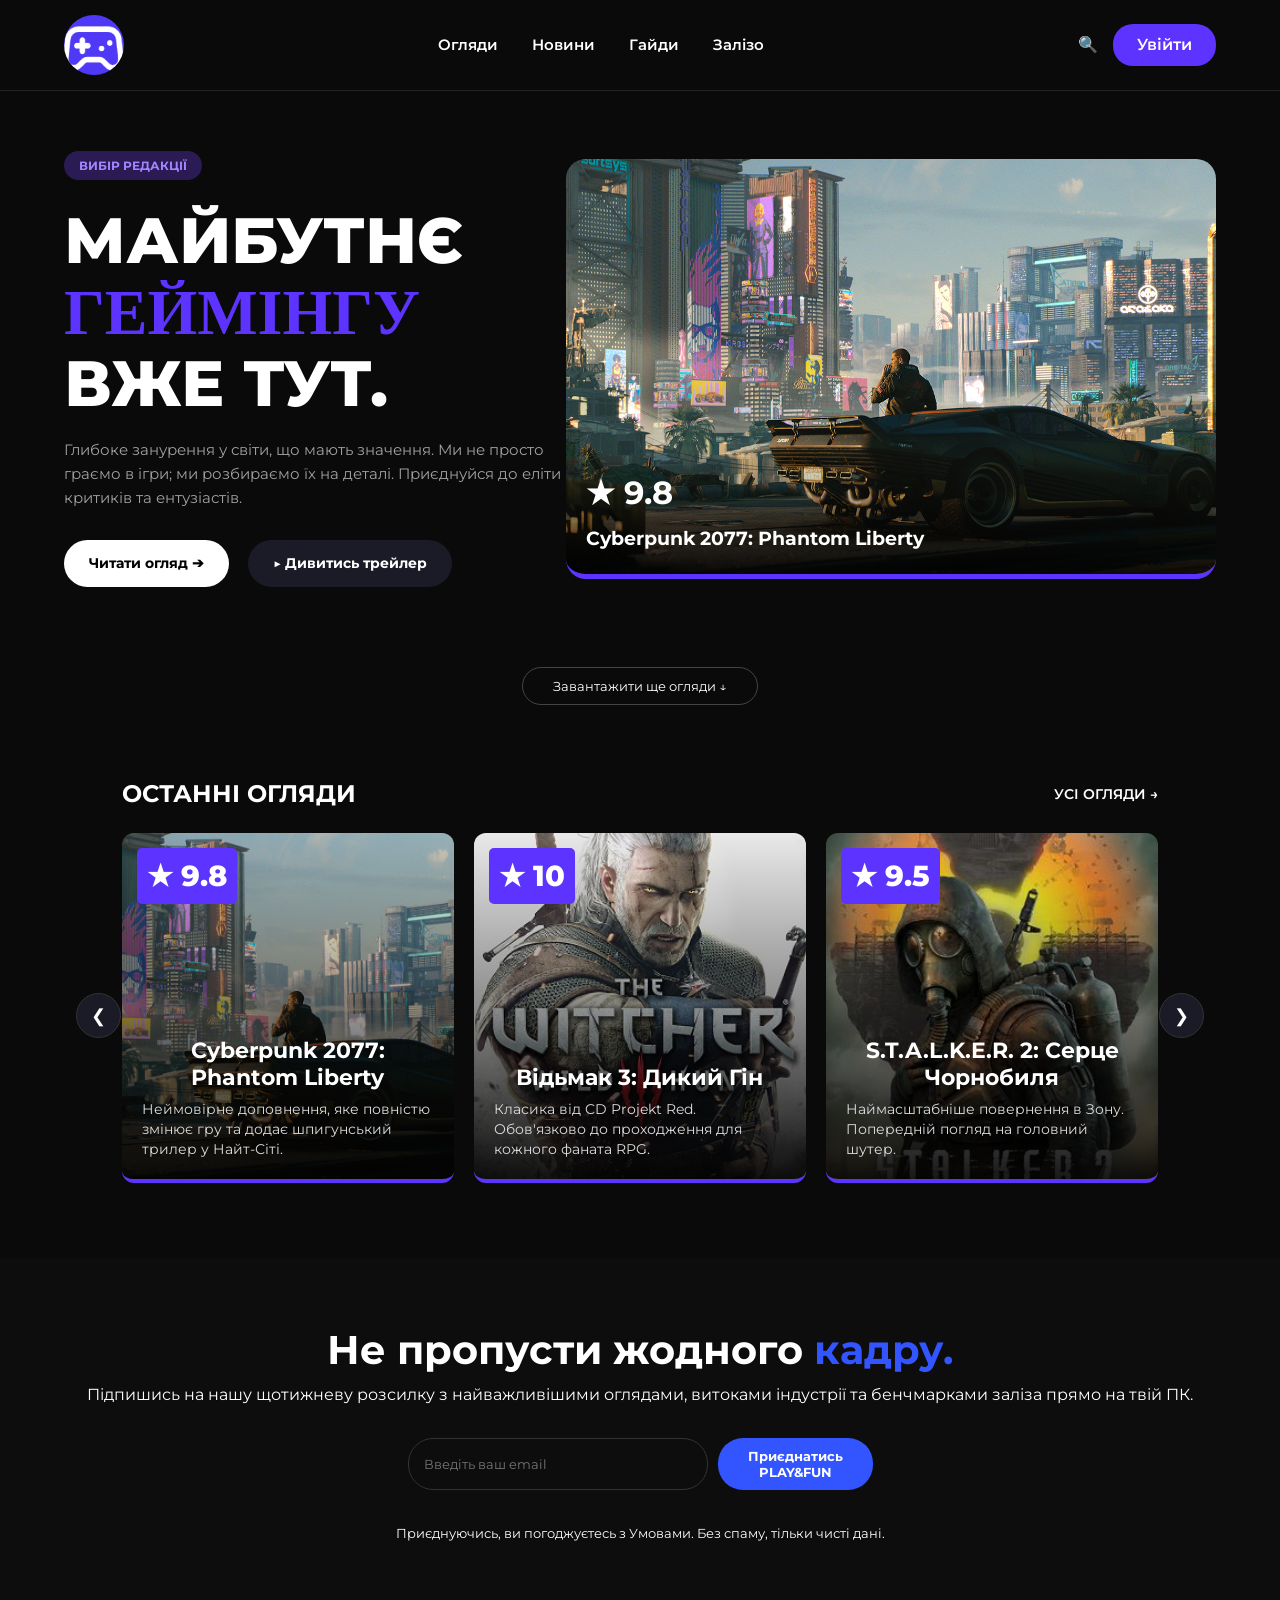
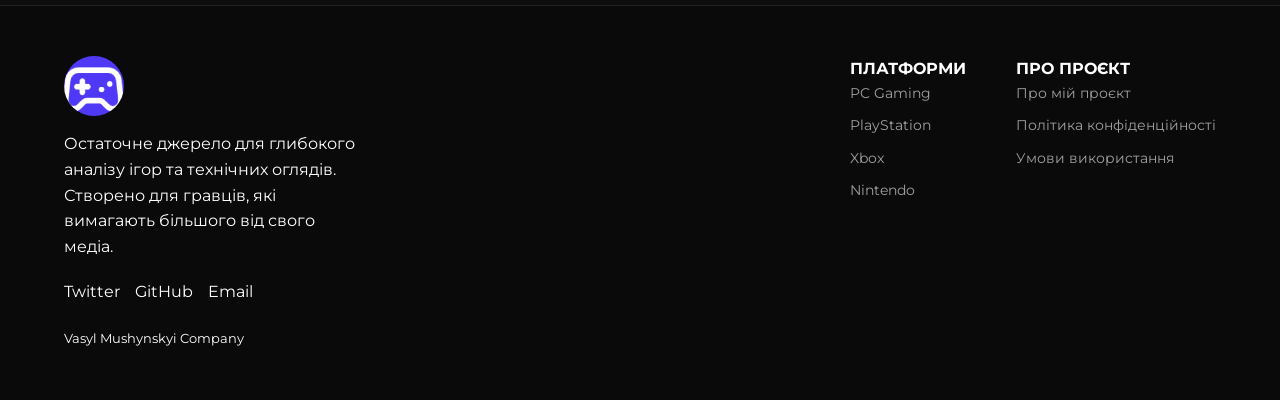
==== commit 0cc85626: "fix (burger-menu)" ====
--- a/index.html
+++ b/index.html
@@ -52,7 +52,7 @@
             <button id="scrollBtn" class="btn-outline">Завантажити ще огляди ↓</button>
         </div>
 
-       <section id="more-reviews" class="more-games">
+      <section id="more-reviews" class="more-games">
     <div class="section-header fade-in">
         <h2>ОСТАННІ ОГЛЯДИ</h2>
         <a href="reviews.html" class="view-all-link">УСІ ОГЛЯДИ &rarr;</a>
--- a/style.css
+++ b/style.css
@@ -138,8 +138,8 @@
 
 .main-game-card {
     width: 100%;
-    max-width: 500px;
-    height: 320px;
+    max-width: 650px;
+    height: 420px;
     background-color: #222; /* Фоновий колір, якщо картинка не завантажиться */
     background-position: center;
     background-size: cover;
@@ -626,18 +626,19 @@
     overflow-x: auto;
     scroll-behavior: smooth;
     scroll-snap-type: x mandatory;
-    scrollbar-width: none; 
-    -ms-overflow-style: none; 
-    padding-bottom: 15px; 
+    scrollbar-width: none; /* Приховуємо скроллбар для Firefox */
+    -ms-overflow-style: none; /* Приховуємо скроллбар для IE/Edge */
+    padding-bottom: 15px; /* Місце під тіні (якщо є) */
     width: 100%;
 }
 
 .carousel-track::-webkit-scrollbar {
-    display: none; 
+    display: none; /* Приховуємо скроллбар для Chrome/Safari */
 }
 
 /* --- Налаштування карток всередині каруселі --- */
 .carousel-track .full-review-card {
+    /* Робимо рівно 3 картки на екрані. Віднімаємо gap (20px * 2) / 3 */
     flex: 0 0 calc(33.333% - 13.4px); 
     scroll-snap-align: start;
     height: 350px;
@@ -710,6 +711,22 @@
 /* Позиціонування кнопок по краях */
 .left-btn { left: 1%; }
 .right-btn { right: 1%; }
+
+/* --- Адаптивність --- */
+@media (max-width: 992px) {
+    .carousel-track .full-review-card {
+        flex: 0 0 calc(50% - 10px); /* 2 картки на планшеті */
+    }
+}
+
+@media (max-width: 600px) {
+    .carousel-track .full-review-card {
+        flex: 0 0 100%; /* 1 картка на телефоні */
+    }
+    .left-btn, .right-btn {
+        display: none; /* На телефоні зручніше гортати пальцем (свайпом) */
+    }
+}
 
 /* --- Адаптивність --- */
 @media (max-width: 992px) {
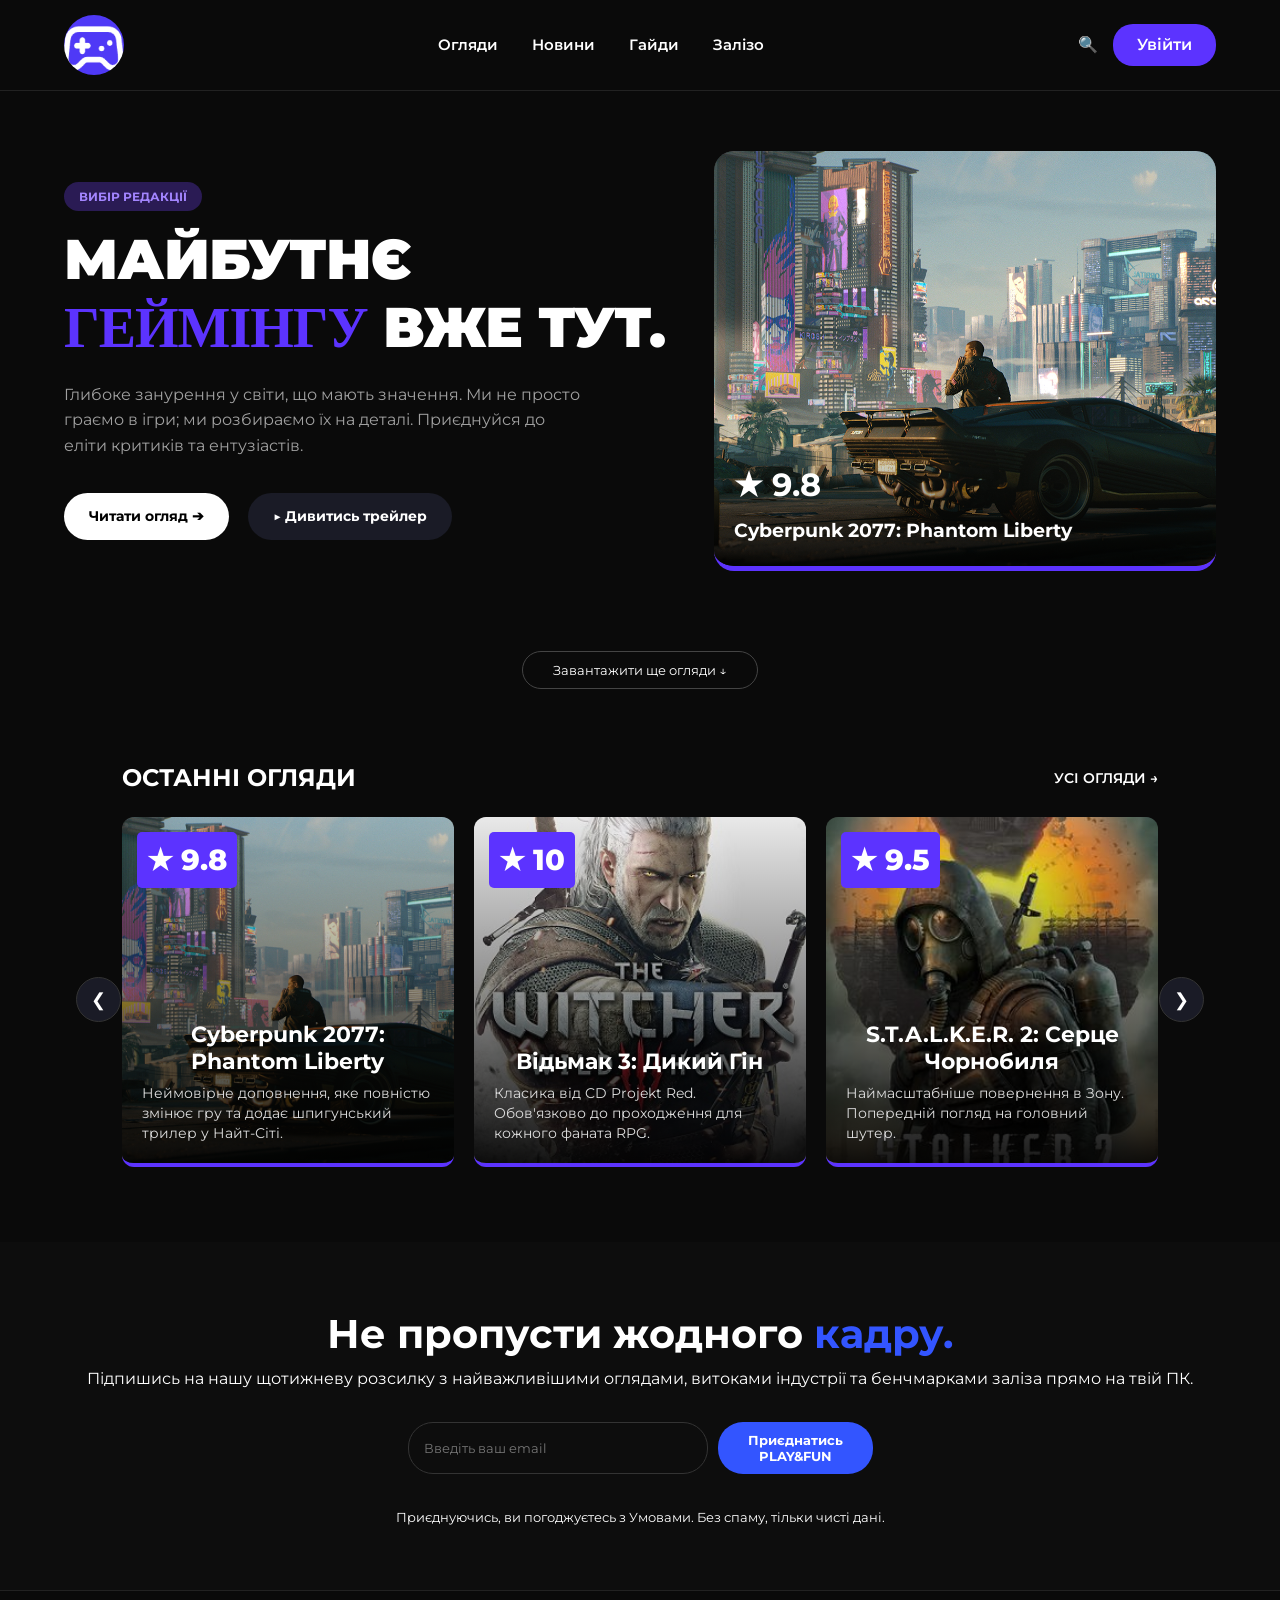
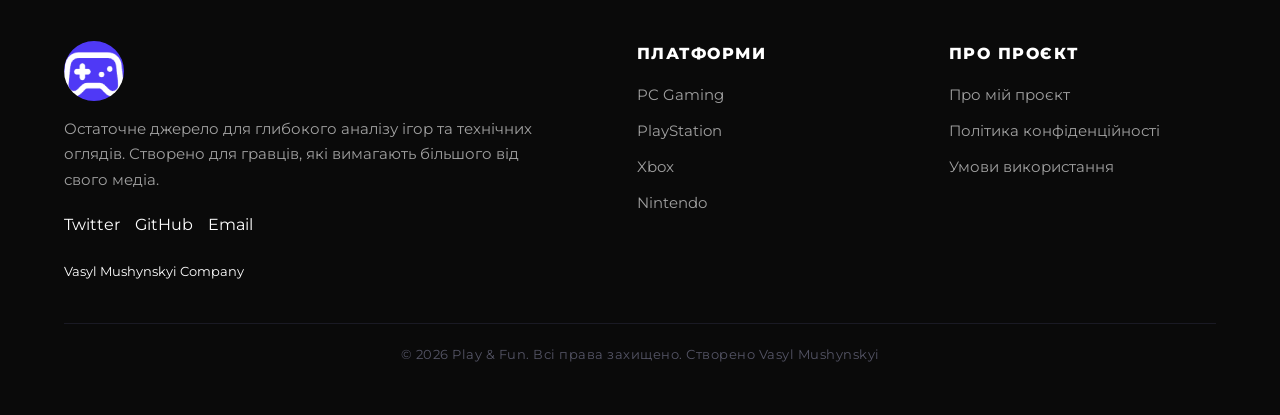
==== commit 894d8aa9: "last fix 20.05.2026" ====
--- a/index.html
+++ b/index.html
@@ -139,6 +139,10 @@
                 </div>
             </div>
         </div>
+        </div> <div class="footer-bottom">
+        <p>&copy; 2026 Play & Fun. Всі права захищено. Створено Vasyl Mushynskyi</p>
+    </div>
+</footer>
     </footer>
 
     <script src="script.js"></script>
--- a/style.css
+++ b/style.css
@@ -78,8 +78,8 @@
 }
 
 .hero-content {
-    flex: 1;
-    max-width: 500px;
+    flex: 1.5; 
+    max-width: 650px; 
 }
 
 .badge {
@@ -93,22 +93,26 @@
     margin-bottom: 15px;
 }
 
-.hero h1 {
-    font-size: 4rem;
-    font-weight: 800;
-    margin: 10px 0 20px 0;
-    line-height: 1.1;
-}
-
+.hero-content h1 {
+    font-size: 56px; /* Залишаємо великим та потужним */
+    font-weight: 900;
+    line-height: 1.2;
+    letter-spacing: -1px;
+    margin-bottom: 20px;
+    text-transform: uppercase;
+    width: 100%; /* Змушуємо використовувати всю доступну ширину */
+}
 .highlight {
     color: var(--primary-purple);
     font-family: cursive;
 }
 
-.hero p {
+.hero-content p {
+    font-size: 16px; /* Збільшуємо шрифт, щоб він краще читався */
+    line-height: 1.6;
     color: var(--text-muted);
-    margin-bottom: 30px;
-    font-size: 15px;
+    max-width: 520px; /* Дозволяємо опису також стати трохи ширшим */
+    margin-bottom: 35px;
 }
 
 .hero-buttons a {
@@ -547,12 +551,24 @@
 .footer-content {
     display: flex;
     justify-content: space-between;
-    flex-wrap: wrap;
+    align-items: flex-start;
     gap: 40px;
+    max-width: 1200px;
+    margin: 0 auto;
+    width: 100%;
 }
 
 .footer-info {
-    max-width: 300px;
+    flex: 1.5; 
+    min-width: 280px;
+}
+
+.footer-info p {
+    font-size: 15px;
+    color: var(--text-muted);
+    line-height: 1.7;
+    max-width: 100%; 
+    margin-bottom: 20px;
 }
 
 .social-links {
@@ -564,14 +580,36 @@
 
 .footer-links {
     display: flex;
-    gap: 50px;
+    flex: 2; 
+    justify-content: space-around; 
+    gap: 40px;
+}
+
+
+.link-column {
+    display: flex;
+    flex-direction: column;
+    gap: 12px;
+    min-width: 160px; 
+}
+
+.link-column h4 {
+    font-size: 16px;
+    font-weight: 800;
+    letter-spacing: 1.5px;
+    margin-bottom: 5px;
+    color: var(--text-main);
 }
 
 .link-column a {
-    display: block;
+    font-size: 15px;
     color: var(--text-muted);
-    margin-bottom: 10px;
-    font-size: 14px;
+    transition: color 0.3s ease;
+    white-space: nowrap;
+}
+
+.link-column a:hover {
+    color: var(--primary-purple);
 }
 
 /* Анімації JS */
@@ -742,6 +780,21 @@
     .left-btn, .right-btn {
         display: none; /* На телефоні зручніше гортати пальцем (свайпом) */
     }
+}
+
+.footer-bottom {
+    width: 100%;
+    max-width: 1200px;
+    margin: 40px auto 0 auto;
+    padding-top: 20px;
+    border-top: 1px solid #1a1a24; /* Акуратна тонка лінія, яка відділить копірайт */
+    text-align: center; /* Центруємо текст по середині */
+}
+
+.footer-bottom p {
+    font-size: 13px;
+    color: #555566; /* Робимо колір тьмянішим, щоб він не відволікав увагу */
+    letter-spacing: 0.5px;
 }
 
 /* АДАПТАЦІЯ ПІД МОБІЛКИ */
